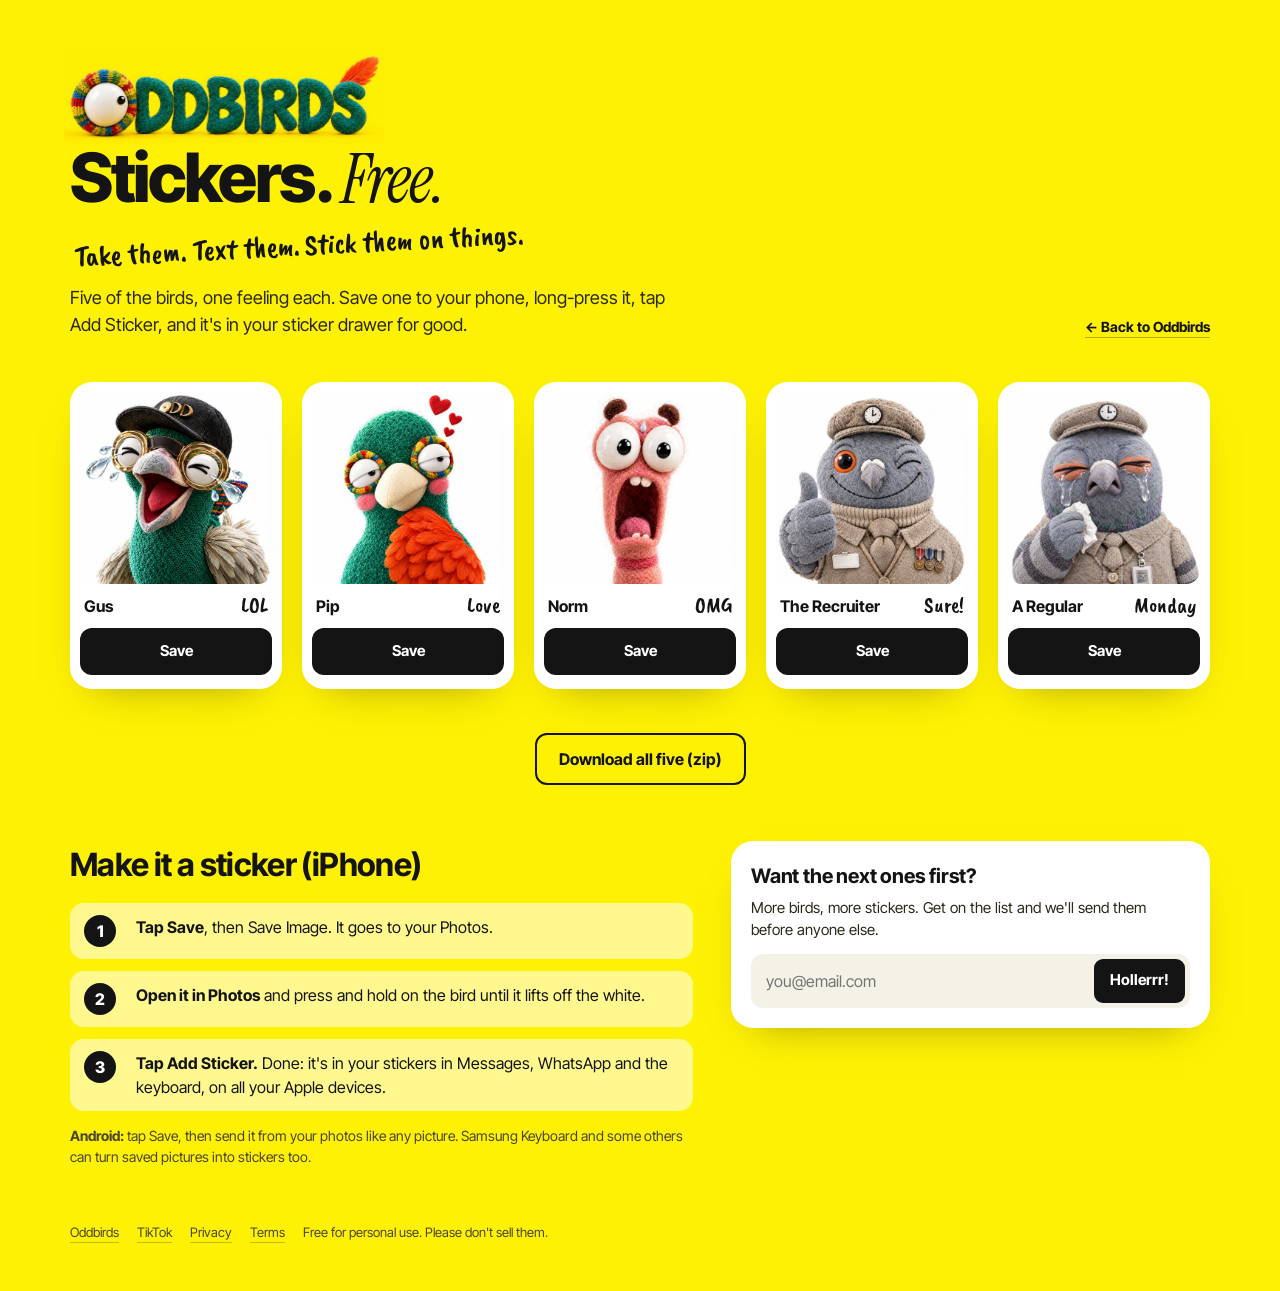
==== stickers/index.html @ a6cc8400 "Stickers page: five free Oddbirds stickers to save and add on your phone Co-Authored-By: Claude Opus" ====
<!doctype html>
<html lang="en">
<head>
<meta charset="utf-8">
<meta name="viewport" content="width=device-width,initial-scale=1,viewport-fit=cover">
<title>Oddbirds stickers</title>
<meta name="description" content="Free Oddbirds stickers for your phone. Save one, long-press it, tap Add Sticker.">
<meta property="og:title" content="Oddbirds stickers">
<meta property="og:description" content="Free stickers of the birds. Save one, long-press it, tap Add Sticker.">
<meta property="og:image" content="https://oddbirdstheshow.github.io/stickers/og.jpg">
<meta property="og:type" content="website">
<meta name="twitter:card" content="summary_large_image">
<meta name="theme-color" content="#FEF104">
<link rel="icon" href="../icon.png">
<link rel="preconnect" href="https://fonts.googleapis.com">
<link rel="preconnect" href="https://fonts.gstatic.com" crossorigin>
<link href="https://fonts.googleapis.com/css2?family=Caveat+Brush&family=Instrument+Serif:ital@0;1&family=Inter+Tight:wght@400;500;700;800&display=swap" rel="stylesheet">
<style>
:root{
  --yellow:#FEF104; --ink:#141414; --teal:#1D6B61; --mute:#4a4630;
  --sans:"Inter Tight",system-ui,-apple-system,"Segoe UI",Roboto,sans-serif;
  --serif:"Instrument Serif",Georgia,serif;
  --hand:"Caveat Brush","Comic Sans MS",cursive;
}
*{box-sizing:border-box}
body{margin:0;background:var(--yellow);color:var(--ink);font:16px/1.5 var(--sans);-webkit-font-smoothing:antialiased}
img{display:block;max-width:100%}
a{color:inherit}
em{font-family:var(--serif);font-style:italic;font-weight:400}
.wrap{max-width:1180px;margin:0 auto;padding:clamp(20px,4vw,48px) max(20px,env(safe-area-inset-right)) 48px max(20px,env(safe-area-inset-left))}

header{display:flex;align-items:flex-end;justify-content:space-between;gap:24px;flex-wrap:wrap;margin-bottom:clamp(24px,4vw,40px)}
.logo{width:min(320px,62vw);height:auto;margin-left:-6px}
.home{font-size:14px;font-weight:700;text-decoration:none;border-bottom:1px solid rgba(20,20,20,.3)}
h1{font-size:clamp(36px,6vw,68px);font-weight:800;letter-spacing:-.035em;line-height:.98;margin:0}
.hand{font-family:var(--hand);font-size:clamp(22px,3vw,30px);transform:rotate(-3deg);display:inline-block;margin:10px 0 0 4px}
.lede{max-width:34em;font-size:clamp(16px,1.8vw,18px);margin:16px 0 0;color:#2b2918}

.grid{display:grid;grid-template-columns:repeat(5,minmax(0,1fr));gap:clamp(12px,1.6vw,20px);margin:clamp(28px,4vw,44px) 0}
.card{background:#fff;border-radius:22px;padding:10px 10px 14px;box-shadow:0 18px 40px -26px rgba(60,50,0,.55);display:flex;flex-direction:column;gap:10px}
.card img{width:100%;height:auto;aspect-ratio:1;object-fit:cover;border-radius:14px;-webkit-touch-callout:default}
.card .who{display:flex;justify-content:space-between;align-items:baseline;gap:8px;padding:0 4px}
.card b{font-size:16px}
.card span{font-family:var(--hand);font-size:22px;line-height:1}
.save{display:flex;align-items:center;justify-content:center;gap:8px;font:inherit;font-weight:700;font-size:15px;border:0;border-radius:12px;padding:12px;background:var(--ink);color:#fff;cursor:pointer;text-decoration:none}
.save:hover{background:#000}
.all{display:flex;justify-content:center;margin-bottom:clamp(36px,5vw,56px)}
.all a{background:transparent;color:var(--ink);border:2px solid var(--ink);padding:12px 22px;border-radius:12px;font-weight:700;text-decoration:none}
.all a:hover{background:var(--ink);color:#fff}

.how{display:grid;grid-template-columns:minmax(0,1.3fr) minmax(0,1fr);gap:clamp(20px,3vw,40px);align-items:start}
.how h2{font-size:clamp(24px,3vw,32px);letter-spacing:-.02em;margin:0 0 14px}
.steps{list-style:none;margin:0;padding:0;display:flex;flex-direction:column;gap:12px;counter-reset:s}
.steps li{display:grid;grid-template-columns:40px minmax(0,1fr);gap:12px;align-items:start;background:rgba(255,255,255,.55);border-radius:14px;padding:12px 14px;counter-increment:s}
.steps li::before{content:counter(s);width:32px;height:32px;border-radius:50%;background:var(--ink);color:#fff;display:grid;place-items:center;font-weight:800}
.android{font-size:14px;color:var(--mute);margin:14px 0 0}

.list{background:#fff;border-radius:22px;padding:20px;box-shadow:0 18px 40px -26px rgba(60,50,0,.55)}
.list h3{font-size:20px;margin:0 0 6px;letter-spacing:-.01em}
.list p{margin:0 0 12px;font-size:15px;color:#2b2918}
.field{display:flex;gap:8px;background:#f4f1e6;border-radius:12px;padding:5px}
.field input{flex:1;min-width:0;font:inherit;font-size:16px;padding:10px;border:0;background:transparent;color:var(--ink)}
.field input:focus{outline:none}
.field:focus-within{box-shadow:0 0 0 2px var(--ink)}
.field button{font:inherit;font-weight:700;font-size:15px;border:0;border-radius:9px;padding:10px 16px;background:var(--ink);color:#fff;cursor:pointer;white-space:nowrap}
.msg{display:none;margin-top:10px;font-size:14px;font-weight:600}
.msg.ok{display:block;color:var(--teal)} .msg.err{display:block;color:#a33a10}
.done .field{display:none}
.hp{position:absolute;left:-9999px;width:1px;height:1px;overflow:hidden}

footer{margin-top:clamp(36px,5vw,56px);display:flex;gap:18px;flex-wrap:wrap;font-size:13px;color:var(--mute)}
footer a{text-decoration:none;border-bottom:1px solid rgba(20,20,20,.25)}
.toast{position:fixed;left:50%;bottom:calc(20px + env(safe-area-inset-bottom));transform:translateX(-50%);background:var(--ink);color:#fff;padding:10px 16px;border-radius:12px;font-weight:600;font-size:14px;z-index:9;max-width:calc(100% - 32px);text-align:center}

@media (max-width:900px){
  .grid{grid-template-columns:repeat(2,minmax(0,1fr))}
  .grid .card:last-child{grid-column:1/-1;max-width:calc(50% - 6px);justify-self:center;width:100%}
  .how{grid-template-columns:minmax(0,1fr)}
}
:focus-visible{outline:2px solid var(--ink);outline-offset:3px}
</style>
</head>
<body>
<div class="wrap">
  <header>
    <div>
      <a href="../"><img class="logo" src="../img/logo-felt.jpg" alt="Oddbirds" width="1400" height="422"></a>
      <h1>Stickers. <em>Free.</em></h1>
      <span class="hand">Take them. Text them. Stick them on things.</span>
      <p class="lede">Five of the birds, one feeling each. Save one to your phone, long-press it, tap Add Sticker, and it's in your sticker drawer for good.</p>
    </div>
    <a class="home" href="../">← Back to Oddbirds</a>
  </header>

  <section class="grid" aria-label="The stickers">
    <figure class="card" style="margin:0"><img src="img/oddbirds-gus-lol-small.jpg" alt="Gus laughing so hard he cries" width="520" height="520"><div class="who"><b>Gus</b><span>LOL</span></div><a class="save" href="img/oddbirds-gus-lol.jpg" download data-file="img/oddbirds-gus-lol.jpg" data-name="oddbirds-gus-lol.jpg">Save</a></figure>
    <figure class="card" style="margin:0"><img src="img/oddbirds-pip-love-small.jpg" alt="Pip in love, blushing, with hearts" width="520" height="520"><div class="who"><b>Pip</b><span>Love</span></div><a class="save" href="img/oddbirds-pip-love.jpg" download data-file="img/oddbirds-pip-love.jpg" data-name="oddbirds-pip-love.jpg">Save</a></figure>
    <figure class="card" style="margin:0"><img src="img/oddbirds-norm-omg-small.jpg" alt="Norm the worm screaming" width="520" height="520"><div class="who"><b>Norm</b><span>OMG</span></div><a class="save" href="img/oddbirds-norm-omg.jpg" download data-file="img/oddbirds-norm-omg.jpg" data-name="oddbirds-norm-omg.jpg">Save</a></figure>
    <figure class="card" style="margin:0"><img src="img/oddbirds-recruiter-thumbs-up-small.jpg" alt="The Recruiter winking with a thumbs-up" width="520" height="520"><div class="who"><b>The Recruiter</b><span>Sure!</span></div><a class="save" href="img/oddbirds-recruiter-thumbs-up.jpg" download data-file="img/oddbirds-recruiter-thumbs-up.jpg" data-name="oddbirds-recruiter-thumbs-up.jpg">Save</a></figure>
    <figure class="card" style="margin:0"><img src="img/oddbirds-regular-sob-small.jpg" alt="A Regular sobbing into a tissue" width="520" height="520"><div class="who"><b>A Regular</b><span>Monday</span></div><a class="save" href="img/oddbirds-regular-sob.jpg" download data-file="img/oddbirds-regular-sob.jpg" data-name="oddbirds-regular-sob.jpg">Save</a></figure>
  </section>
  <div class="all"><a href="oddbirds-stickers.zip" download>Download all five (zip)</a></div>

  <section class="how">
    <div>
      <h2>Make it a sticker (iPhone)</h2>
      <ol class="steps">
        <li><span><b>Tap Save</b>, then Save Image. It goes to your Photos.</span></li>
        <li><span><b>Open it in Photos</b> and press and hold on the bird until it lifts off the white.</span></li>
        <li><span><b>Tap Add Sticker.</b> Done: it's in your stickers in Messages, WhatsApp and the keyboard, on all your Apple devices.</span></li>
      </ol>
      <p class="android"><b>Android:</b> tap Save, then send it from your photos like any picture. Samsung Keyboard and some others can turn saved pictures into stickers too.</p>
    </div>
    <form class="list waitlist" novalidate>
      <h3>Want the next ones first?</h3>
      <p>More birds, more stickers. Get on the list and we'll send them before anyone else.</p>
      <label class="hp" aria-hidden="true">Leave this empty <input type="text" name="website" tabindex="-1" autocomplete="off"></label>
      <div class="field">
        <input type="email" name="email_address" placeholder="you@email.com" autocomplete="email" required aria-label="Email address">
        <button type="submit">Hollerrr!</button>
      </div>
      <div class="msg" role="status" aria-live="polite"></div>
    </form>
  </section>

  <footer>
    <a href="../">Oddbirds</a>
    <a href="https://www.tiktok.com/@oddbirds_theshow">TikTok</a>
    <a href="../privacy.html">Privacy</a>
    <a href="../terms.html">Terms</a>
    <span>Free for personal use. Please don't sell them.</span>
  </footer>
</div>

<script>
// Save: on phones, open the share sheet with the image so "Save Image" puts it straight in Photos.
// Everywhere else, fall back to a normal download.
const toast = t => { const el = document.createElement("div"); el.className = "toast"; el.textContent = t; document.body.append(el); setTimeout(() => el.remove(), 3500); };
document.querySelectorAll("a.save").forEach(a => {
  a.addEventListener("click", async e => {
    if (!navigator.canShare) return;                       // desktop: plain download
    e.preventDefault();
    try {
      const blob = await (await fetch(a.dataset.file)).blob();
      const file = new File([blob], a.dataset.name, { type: "image/jpeg" });
      if (navigator.canShare({ files: [file] })) { await navigator.share({ files: [file] }); return; }
      location.href = a.dataset.file;
    } catch (err) {
      if (err && err.name === "AbortError") return;           // they closed the share sheet
      location.href = a.dataset.file;                         // opens the image: press and hold it to save
      toast("Press and hold the picture, then Save to Photos.");
    }
  });
});

// Waitlist: the same Oddbirds Kit form as the home page.
const KIT_FORM_ID = "10149386";
const WAITLIST_ENDPOINT = `https://app.kit.com/forms/${KIT_FORM_ID}/subscriptions`;
document.querySelectorAll("form.waitlist").forEach(form => {
  const msg = form.querySelector(".msg"), btn = form.querySelector("button"), label = btn.textContent;
  const show = (t, ok) => { msg.textContent = t; msg.className = "msg " + (ok ? "ok" : "err"); };
  form.addEventListener("submit", async e => {
    e.preventDefault();
    if (form.website.value) return;
    const email = form.email_address.value.trim();
    if (!/^[^\s@]+@[^\s@]+\.[^\s@]+$/.test(email)) { show("That email doesn't look quite right.", false); return; }
    btn.disabled = true; btn.textContent = "Saving…";
    try {
      const res = await fetch(WAITLIST_ENDPOINT, { method: "POST", body: new URLSearchParams({ email_address: email }), headers: { "Accept": "application/json" } });
      const data = await res.json().catch(() => ({}));
      if (!res.ok || (data.status && data.status !== "success")) throw new Error(res.status);
      form.classList.add("done");
      show("Nearly there. Confirm in your inbox and you're on the list.", true);
    } catch (err) {
      btn.disabled = false; btn.textContent = label;
      show("Something went wrong on our end. Please try again in a minute.", false);
    }
  });
});
</script>
</body>
</html>
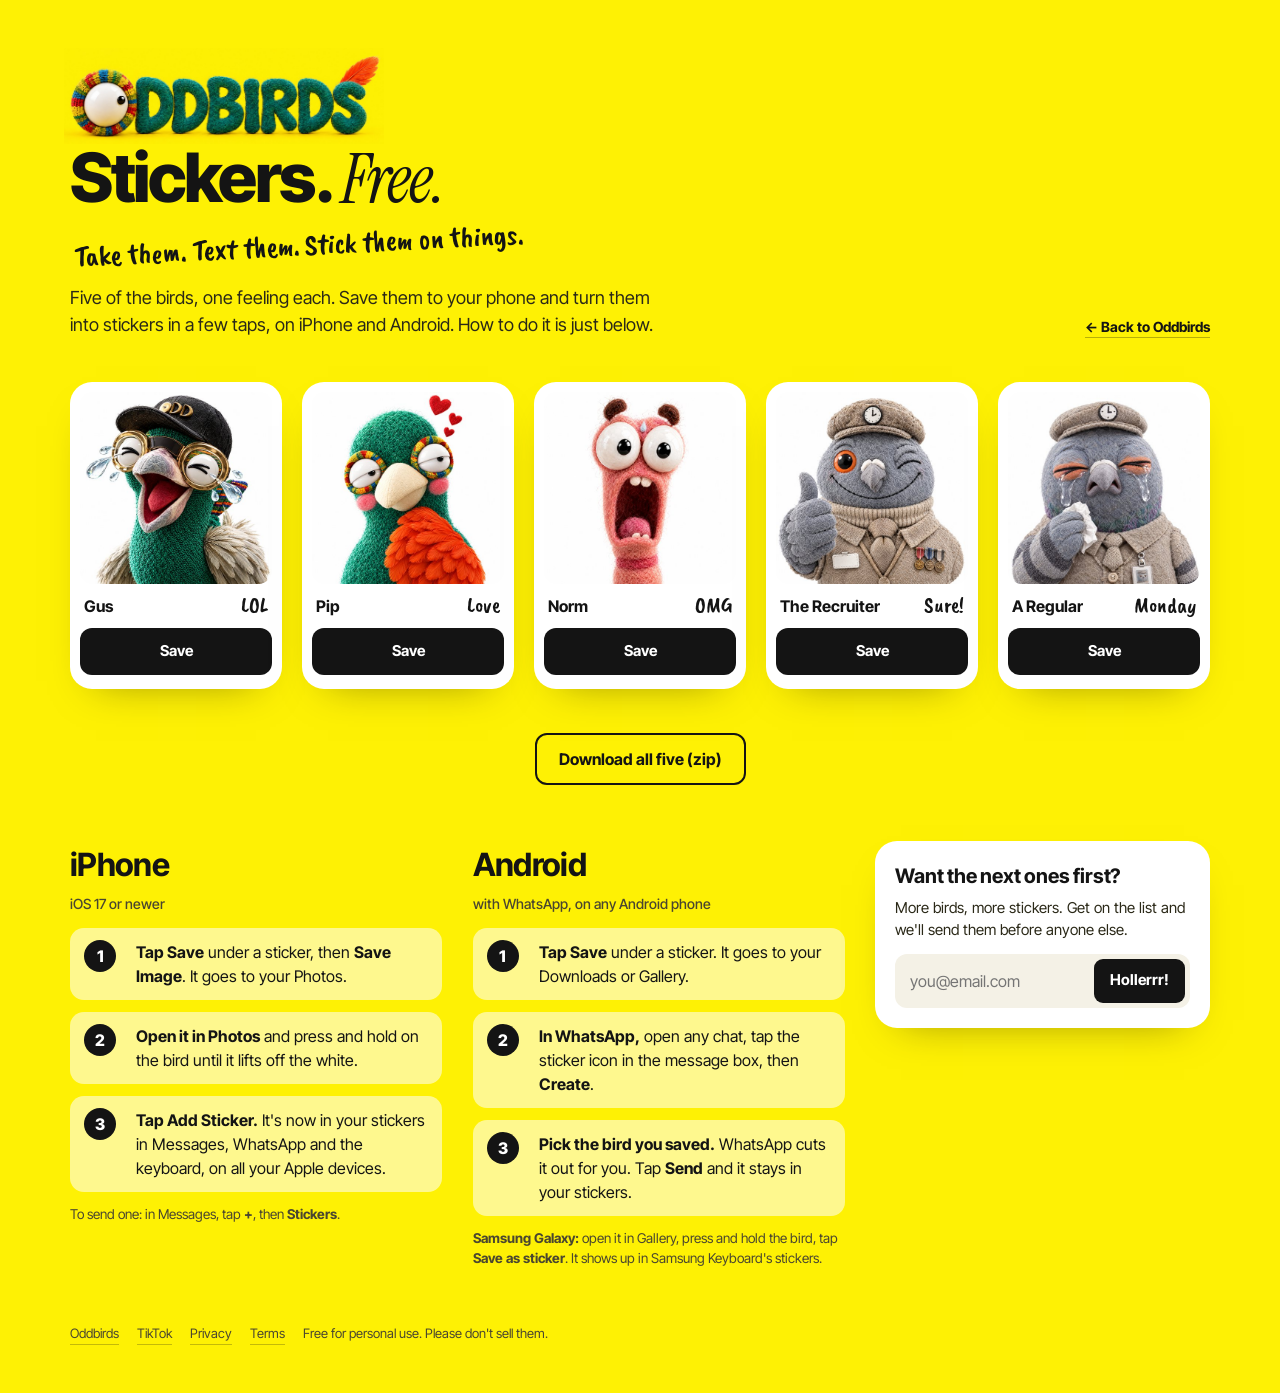
==== commit f3578264: "Stickers: iPhone and Android instructions; home label lower and narrower Co-Authored-By: Claude Opus" ====
--- a/stickers/index.html
+++ b/stickers/index.html
@@ -48,7 +48,9 @@
 .all a{background:transparent;color:var(--ink);border:2px solid var(--ink);padding:12px 22px;border-radius:12px;font-weight:700;text-decoration:none}
 .all a:hover{background:var(--ink);color:#fff}
 
-.how{display:grid;grid-template-columns:minmax(0,1.3fr) minmax(0,1fr);gap:clamp(20px,3vw,40px);align-items:start}
+.how{display:grid;grid-template-columns:minmax(0,1fr) minmax(0,1fr) minmax(0,.9fr);gap:clamp(16px,2.4vw,32px);align-items:start}
+.how h2 small{display:block;font-size:14px;font-weight:500;color:var(--mute);letter-spacing:0;margin-top:4px}
+.tip{font-size:13.5px;color:var(--mute);margin:12px 0 0}
 .how h2{font-size:clamp(24px,3vw,32px);letter-spacing:-.02em;margin:0 0 14px}
 .steps{list-style:none;margin:0;padding:0;display:flex;flex-direction:column;gap:12px;counter-reset:s}
 .steps li{display:grid;grid-template-columns:40px minmax(0,1fr);gap:12px;align-items:start;background:rgba(255,255,255,.55);border-radius:14px;padding:12px 14px;counter-increment:s}
@@ -72,6 +74,10 @@
 footer a{text-decoration:none;border-bottom:1px solid rgba(20,20,20,.25)}
 .toast{position:fixed;left:50%;bottom:calc(20px + env(safe-area-inset-bottom));transform:translateX(-50%);background:var(--ink);color:#fff;padding:10px 16px;border-radius:12px;font-weight:600;font-size:14px;z-index:9;max-width:calc(100% - 32px);text-align:center}
 
+@media (max-width:1000px){
+  .how{grid-template-columns:minmax(0,1fr) minmax(0,1fr)}
+  .how .list{grid-column:1/-1}
+}
 @media (max-width:900px){
   .grid{grid-template-columns:repeat(2,minmax(0,1fr))}
   .grid .card:last-child{grid-column:1/-1;max-width:calc(50% - 6px);justify-self:center;width:100%}
@@ -87,7 +93,7 @@
       <a href="../"><img class="logo" src="../img/logo-felt.jpg" alt="Oddbirds" width="1400" height="422"></a>
       <h1>Stickers. <em>Free.</em></h1>
       <span class="hand">Take them. Text them. Stick them on things.</span>
-      <p class="lede">Five of the birds, one feeling each. Save one to your phone, long-press it, tap Add Sticker, and it's in your sticker drawer for good.</p>
+      <p class="lede">Five of the birds, one feeling each. Save them to your phone and turn them into stickers in a few taps, on iPhone and Android. How to do it is just below.</p>
     </div>
     <a class="home" href="../">← Back to Oddbirds</a>
   </header>
@@ -103,13 +109,22 @@
 
   <section class="how">
     <div>
-      <h2>Make it a sticker (iPhone)</h2>
+      <h2>iPhone <small>iOS 17 or newer</small></h2>
       <ol class="steps">
-        <li><span><b>Tap Save</b>, then Save Image. It goes to your Photos.</span></li>
+        <li><span><b>Tap Save</b> under a sticker, then <b>Save Image</b>. It goes to your Photos.</span></li>
         <li><span><b>Open it in Photos</b> and press and hold on the bird until it lifts off the white.</span></li>
-        <li><span><b>Tap Add Sticker.</b> Done: it's in your stickers in Messages, WhatsApp and the keyboard, on all your Apple devices.</span></li>
+        <li><span><b>Tap Add Sticker.</b> It's now in your stickers in Messages, WhatsApp and the keyboard, on all your Apple devices.</span></li>
       </ol>
-      <p class="android"><b>Android:</b> tap Save, then send it from your photos like any picture. Samsung Keyboard and some others can turn saved pictures into stickers too.</p>
+      <p class="tip">To send one: in Messages, tap <b>+</b>, then <b>Stickers</b>.</p>
+    </div>
+    <div>
+      <h2>Android <small>with WhatsApp, on any Android phone</small></h2>
+      <ol class="steps">
+        <li><span><b>Tap Save</b> under a sticker. It goes to your Downloads or Gallery.</span></li>
+        <li><span><b>In WhatsApp,</b> open any chat, tap the sticker icon in the message box, then <b>Create</b>.</span></li>
+        <li><span><b>Pick the bird you saved.</b> WhatsApp cuts it out for you. Tap <b>Send</b> and it stays in your stickers.</span></li>
+      </ol>
+      <p class="tip"><b>Samsung Galaxy:</b> open it in Gallery, press and hold the bird, tap <b>Save as sticker</b>. It shows up in Samsung Keyboard's stickers.</p>
     </div>
     <form class="list waitlist" novalidate>
       <h3>Want the next ones first?</h3>
